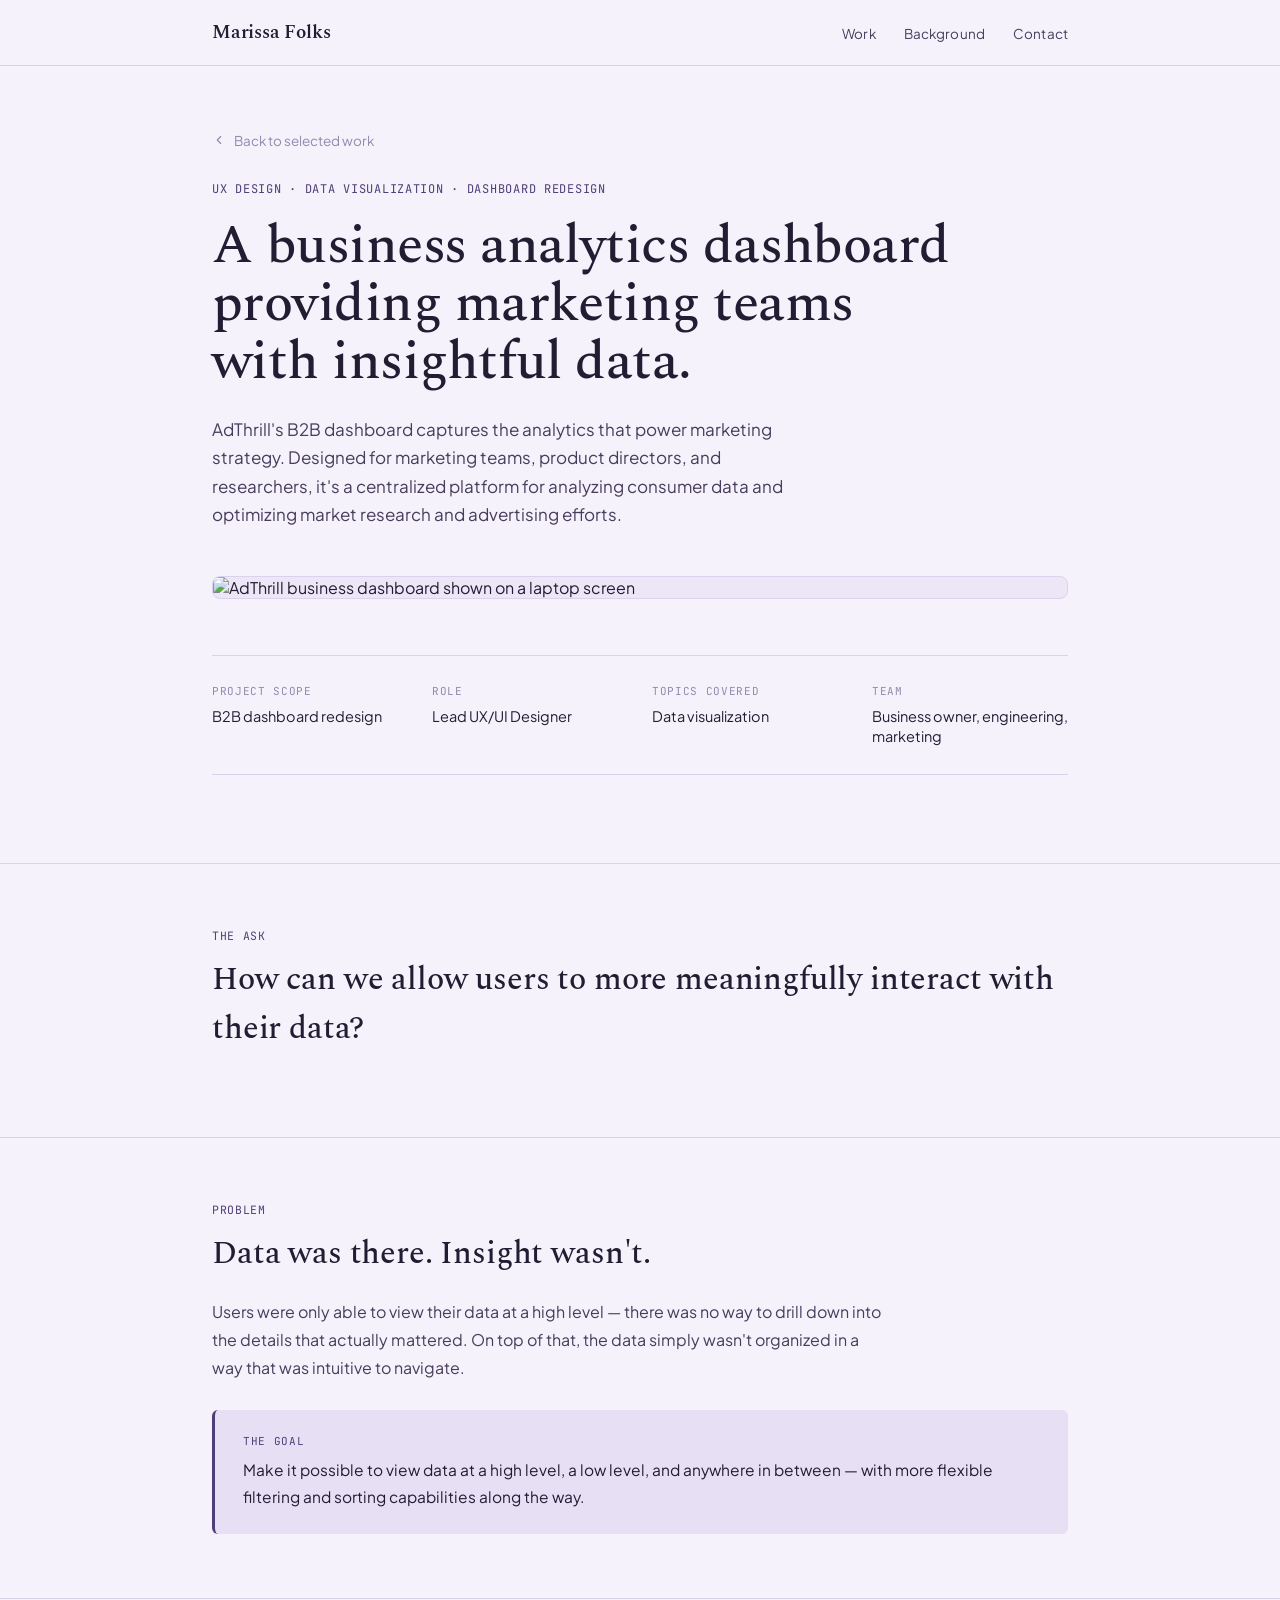
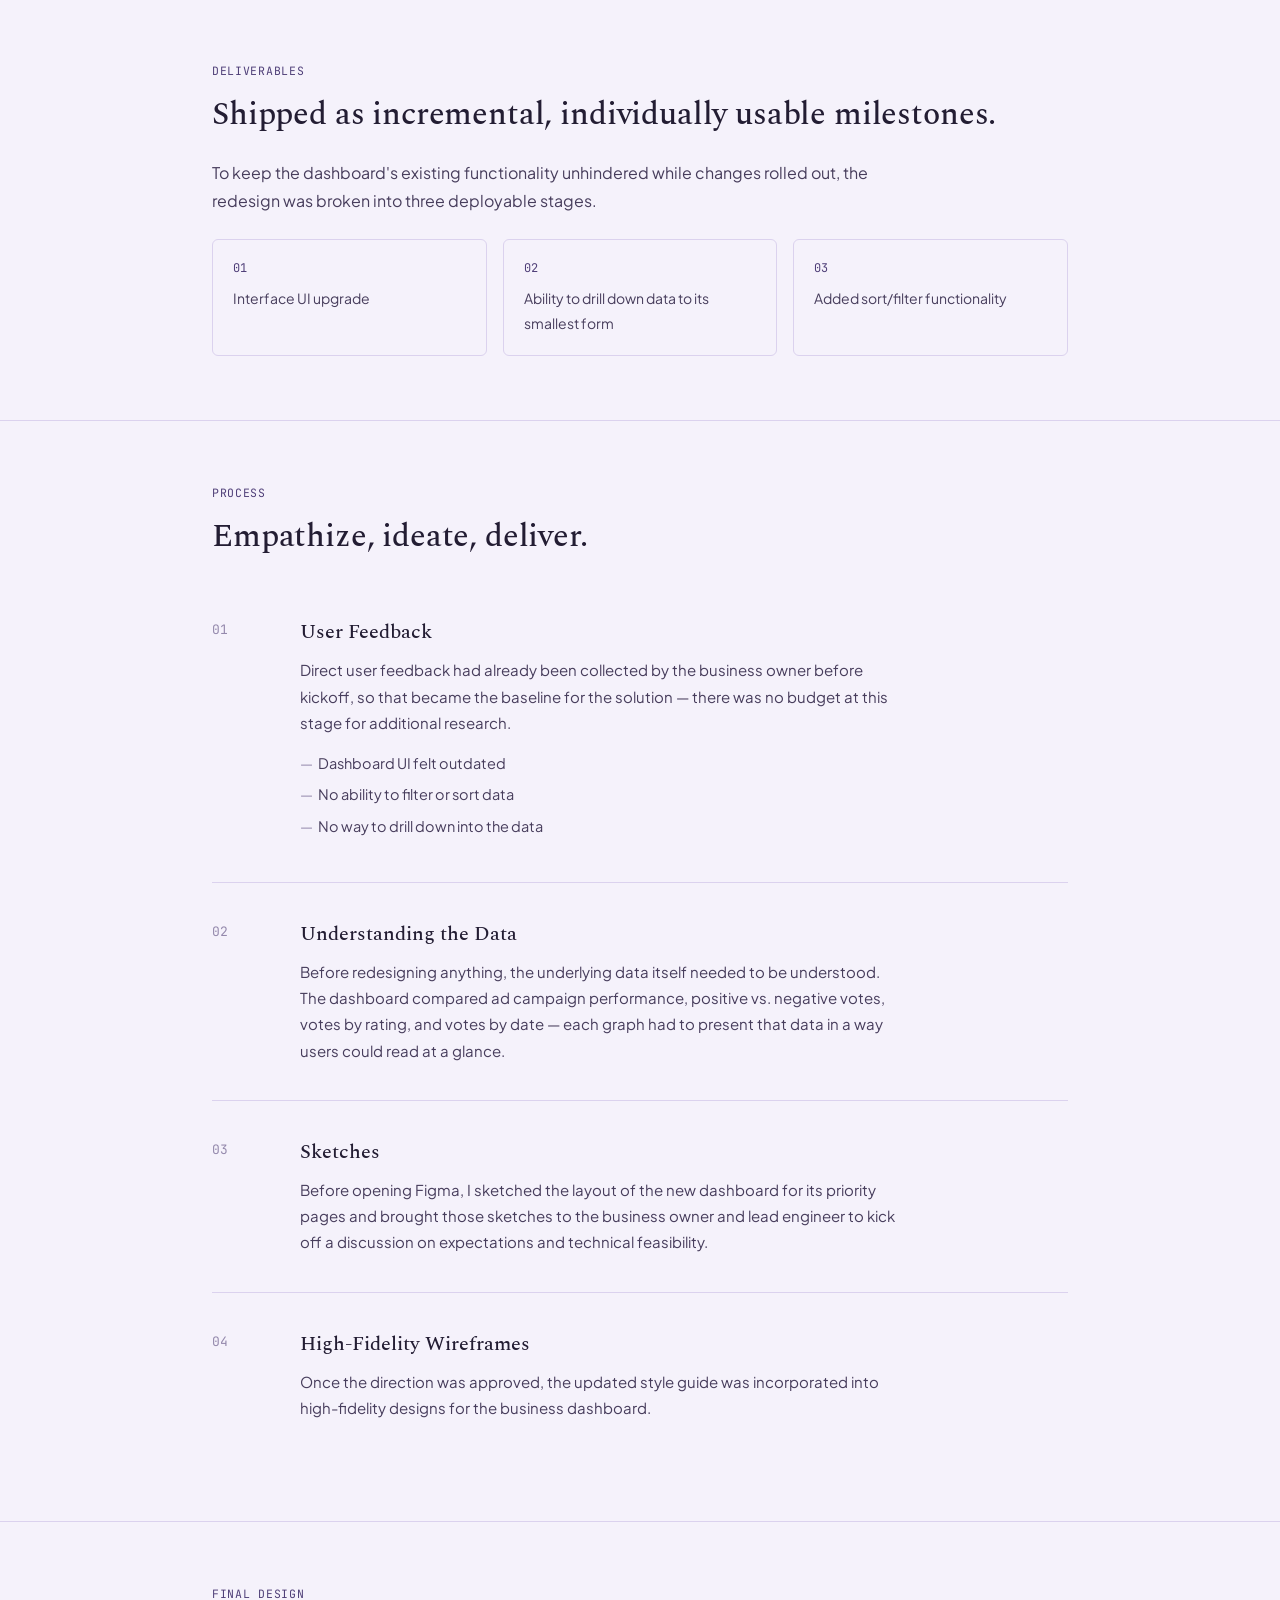
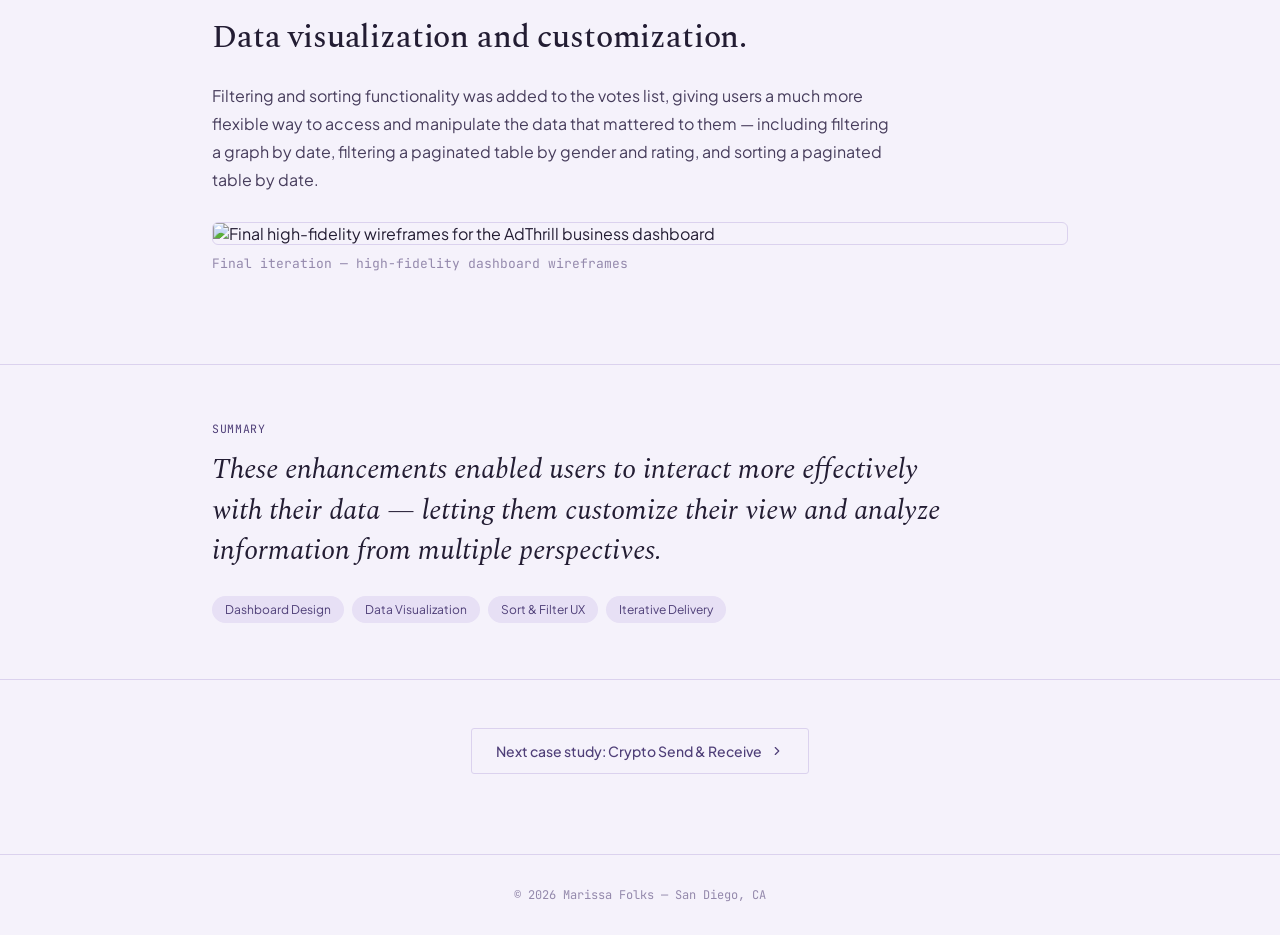
==== adthrill-business-dashboard.html @ f9399e15 "First time upload." ====
<!DOCTYPE html>
<html lang="en">
<head>
<meta charset="UTF-8">
<meta name="viewport" content="width=device-width, initial-scale=1.0">
<title>AdThrill Business Dashboard — Marissa Folks</title>
<link rel="preconnect" href="https://fonts.googleapis.com">
<link rel="preconnect" href="https://fonts.gstatic.com" crossorigin>
<link href="https://fonts.googleapis.com/css2?family=Spectral:ital,wght@0,400;0,500;0,600;1,400&family=Plus+Jakarta+Sans:wght@400;500;600&family=JetBrains+Mono:wght@400;500&display=swap" rel="stylesheet">
<link rel="stylesheet" href="styles.css">
</head>
<body>

<header>
  <nav>
    <a href="index.html" class="nav-mark">Marissa Folks</a>
    <ul class="nav-links">
      <li><a href="index.html#work">Work</a></li>
      <li><a href="index.html#experience">Background</a></li>
      <li><a href="index.html#contact">Contact</a></li>
    </ul>
  </nav>
</header>

<main>

  <section class="cs-hero">
    <div class="wrap">
      <a href="index.html#work" class="cs-back">
        <svg width="14" height="14" viewBox="0 0 24 24" fill="none"><path d="M15 18l-6-6 6-6" stroke="currentColor" stroke-width="2" stroke-linecap="round" stroke-linejoin="round"/></svg>
        Back to selected work
      </a>
      <div class="cs-kicker">UX Design · Data Visualization · Dashboard Redesign</div>
      <h1>A business analytics dashboard providing marketing teams with insightful data.</h1>
      <p class="dek">AdThrill's B2B dashboard captures the analytics that power marketing strategy. Designed for marketing teams, product directors, and researchers, it's a centralized platform for analyzing consumer data and optimizing market research and advertising efforts.</p>

      <div class="cs-hero-image">
        <img src="https://cdn.prod.website-files.com/646413a92d65b82e2f1779bb/6598b1a9cc2e9197e8500000_Macbook%20Air%202022%20Starlight%20Right%20View.png" alt="AdThrill business dashboard shown on a laptop screen">
      </div>
    </div>
  </section>

  <section style="border-top:none; padding-top:0;">
    <div class="wrap">
      <dl class="cs-meta-bar">
        <div>
          <dt>Project Scope</dt>
          <dd>B2B dashboard redesign</dd>
        </div>
        <div>
          <dt>Role</dt>
          <dd>Lead UX/UI Designer</dd>
        </div>
        <div>
          <dt>Topics Covered</dt>
          <dd>Data visualization</dd>
        </div>
        <div>
          <dt>Team</dt>
          <dd>Business owner, engineering, marketing</dd>
        </div>
      </dl>
    </div>
  </section>

  <section class="cs-section">
    <div class="wrap">
      <div class="cs-eyebrow">The Ask</div>
      <h2>How can we allow users to more meaningfully interact with their data?</h2>
    </div>
  </section>

  <section class="cs-section">
    <div class="wrap">
      <div class="cs-eyebrow">Problem</div>
      <h2>Data was there. Insight wasn't.</h2>
      <p>Users were only able to view their data at a high level — there was no way to drill down into the details that actually mattered. On top of that, the data simply wasn't organized in a way that was intuitive to navigate.</p>

      <div class="cs-goal-box">
        <div class="label">The Goal</div>
        <p>Make it possible to view data at a high level, a low level, and anywhere in between — with more flexible filtering and sorting capabilities along the way.</p>
      </div>
    </div>
  </section>

  <section class="cs-section">
    <div class="wrap">
      <div class="cs-eyebrow">Deliverables</div>
      <h2>Shipped as incremental, individually usable milestones.</h2>
      <p>To keep the dashboard's existing functionality unhindered while changes rolled out, the redesign was broken into three deployable stages.</p>

      <div class="cs-deliverables">
        <div class="cs-deliverable">
          <div class="num">01</div>
          <p>Interface UI upgrade</p>
        </div>
        <div class="cs-deliverable">
          <div class="num">02</div>
          <p>Ability to drill down data to its smallest form</p>
        </div>
        <div class="cs-deliverable">
          <div class="num">03</div>
          <p>Added sort/filter functionality</p>
        </div>
      </div>
    </div>
  </section>

  <section class="cs-section">
    <div class="wrap">
      <div class="cs-eyebrow">Process</div>
      <h2>Empathize, ideate, deliver.</h2>

      <div class="cs-steps">

        <div class="cs-step">
          <div class="cs-step-num">01</div>
          <div>
            <h3>User Feedback</h3>
            <p>Direct user feedback had already been collected by the business owner before kickoff, so that became the baseline for the solution — there was no budget at this stage for additional research.</p>
            <ul>
              <li>Dashboard UI felt outdated</li>
              <li>No ability to filter or sort data</li>
              <li>No way to drill down into the data</li>
            </ul>
          </div>
        </div>

        <div class="cs-step">
          <div class="cs-step-num">02</div>
          <div>
            <h3>Understanding the Data</h3>
            <p>Before redesigning anything, the underlying data itself needed to be understood. The dashboard compared ad campaign performance, positive vs. negative votes, votes by rating, and votes by date — each graph had to present that data in a way users could read at a glance.</p>
          </div>
        </div>

        <div class="cs-step">
          <div class="cs-step-num">03</div>
          <div>
            <h3>Sketches</h3>
            <p>Before opening Figma, I sketched the layout of the new dashboard for its priority pages and brought those sketches to the business owner and lead engineer to kick off a discussion on expectations and technical feasibility.</p>
          </div>
        </div>

        <div class="cs-step">
          <div class="cs-step-num">04</div>
          <div>
            <h3>High-Fidelity Wireframes</h3>
            <p>Once the direction was approved, the updated style guide was incorporated into high-fidelity designs for the business dashboard.</p>
          </div>
        </div>

      </div>
    </div>
  </section>

  <section class="cs-section">
    <div class="wrap">
      <div class="cs-eyebrow">Final Design</div>
      <h2>Data visualization and customization.</h2>
      <p>Filtering and sorting functionality was added to the votes list, giving users a much more flexible way to access and manipulate the data that mattered to them — including filtering a graph by date, filtering a paginated table by gender and rating, and sorting a paginated table by date.</p>

      <div class="cs-image-block">
        <img src="https://cdn.prod.website-files.com/646413a92d65b82e2f1779bb/67db6878bfe0285d36eb620a_4Deliver%20AdThrill%20Business%20High%20Fi%20Wireframes.png" alt="Final high-fidelity wireframes for the AdThrill business dashboard">
        <div class="cs-image-caption">Final iteration — high-fidelity dashboard wireframes</div>
      </div>
    </div>
  </section>

  <section class="cs-summary">
    <div class="wrap">
      <div class="cs-eyebrow">Summary</div>
      <p>These enhancements enabled users to interact more effectively with their data — letting them customize their view and analyze information from multiple perspectives.</p>
      <div class="cs-tags">
        <span class="cs-tag">Dashboard Design</span>
        <span class="cs-tag">Data Visualization</span>
        <span class="cs-tag">Sort & Filter UX</span>
        <span class="cs-tag">Iterative Delivery</span>
      </div>
    </div>
  </section>

  <section class="cs-next">
    <div class="wrap">
      <a href="crypto-send-receive.html">
        Next case study: Crypto Send &amp; Receive
        <svg width="14" height="14" viewBox="0 0 24 24" fill="none"><path d="M9 6l6 6-6 6" stroke="currentColor" stroke-width="2" stroke-linecap="round" stroke-linejoin="round"/></svg>
      </a>
    </div>
  </section>

</main>

<footer>
  © 2026 Marissa Folks — San Diego, CA
</footer>

</body>
</html>
---- styles.css ----
:root{
  --paper:#F5F2FB;
  --paper-dim:#ECE6F7;
  --ink:#231D33;
  --ink-soft:#473D5C;
  --accent:#6B5B95;
  --accent-deep:#4F3F78;
  --accent-soft:#E7E0F5;
  --muted:#9489AC;
  --line:#DBD2EE;
  --display: 'Spectral', serif;
  --body: 'Plus Jakarta Sans', sans-serif;
  --mono: 'JetBrains Mono', monospace;
}

*{margin:0;padding:0;box-sizing:border-box;}
html{scroll-behavior:smooth;}
body{
  background:var(--paper);
  color:var(--ink);
  font-family:var(--body);
  -webkit-font-smoothing:antialiased;
  overflow-x:hidden;
}
a{color:inherit;text-decoration:none;}
.wrap{max-width:920px;margin:0 auto;padding:0 32px;}

a:focus-visible, button:focus-visible{
  outline:2px solid var(--accent);
  outline-offset:3px;
}

/* ---------- nav ---------- */
header{
  position:sticky;
  top:0;
  z-index:50;
  background:rgba(245,242,251,0.92);
  backdrop-filter:blur(6px);
  border-bottom:1px solid var(--line);
}
nav{
  max-width:920px;
  margin:0 auto;
  padding:18px 32px;
  display:flex;
  justify-content:space-between;
  align-items:center;
}
.nav-mark{
  font-family:var(--display);
  font-size:19px;
  font-weight:600;
  letter-spacing:-0.01em;
}
.nav-links{display:flex;gap:28px;list-style:none;}
.nav-links a{
  font-size:13.5px;
  color:var(--ink-soft);
  letter-spacing:0.01em;
  transition:color .15s ease;
}
.nav-links a:hover{color:var(--accent-deep);}
@media (max-width:640px){
  .nav-links{gap:16px;}
  .nav-links a{font-size:12.5px;}
}

/* ---------- hero ---------- */
.hero{padding:110px 0 90px;position:relative;}
.eyebrow{
  font-family:var(--mono);
  font-size:12px;
  letter-spacing:0.08em;
  text-transform:uppercase;
  color:var(--accent-deep);
  display:flex;
  align-items:center;
  gap:10px;
  margin-bottom:28px;
  opacity:0;
  animation:fadeUp .7s ease forwards;
  animation-delay:.05s;
}
.eyebrow .rule{width:32px;height:1px;background:var(--accent-deep);}
.hero h1{
  font-family:var(--display);
  font-weight:500;
  font-size:clamp(42px, 7vw, 76px);
  line-height:1.04;
  letter-spacing:-0.015em;
  max-width:820px;
  opacity:0;
  animation:fadeUp .8s ease forwards;
  animation-delay:.15s;
}
.hero h1 em{font-style:italic;font-weight:400;color:var(--accent-deep);}
.hero p.sub{
  margin-top:26px;
  font-size:18px;
  line-height:1.6;
  color:var(--ink-soft);
  max-width:540px;
  opacity:0;
  animation:fadeUp .8s ease forwards;
  animation-delay:.3s;
}
.hero-actions{
  margin-top:40px;
  display:flex;
  gap:16px;
  flex-wrap:wrap;
  opacity:0;
  animation:fadeUp .8s ease forwards;
  animation-delay:.42s;
}
.btn{
  font-size:14px;
  font-weight:500;
  padding:13px 22px;
  border-radius:3px;
  transition:all .18s ease;
  display:inline-flex;
  align-items:center;
  gap:8px;
}
.btn-primary{background:var(--accent-deep);color:var(--paper);}
.btn-primary:hover{background:var(--ink);}
.btn-secondary{border:1px solid var(--line);color:var(--ink);}
.btn-secondary:hover{border-color:var(--accent-deep);color:var(--accent-deep);}

@keyframes fadeUp{
  from{opacity:0; transform:translateY(14px);}
  to{opacity:1; transform:translateY(0);}
}

/* ---------- section scaffolding ---------- */
section{padding:88px 0;border-top:1px solid var(--line);}
.section-label{
  font-family:var(--mono);
  font-size:12px;
  letter-spacing:0.08em;
  text-transform:uppercase;
  color:var(--muted);
  display:flex;
  align-items:center;
  gap:10px;
  margin-bottom:18px;
}
.section-label .rule{width:20px;height:1px;background:var(--muted);}
.section-title{
  font-family:var(--display);
  font-weight:500;
  font-size:clamp(28px, 4vw, 38px);
  letter-spacing:-0.01em;
  max-width:600px;
  margin-bottom:48px;
}

/* ---------- about ---------- */
.about-grid{display:grid;grid-template-columns:1.3fr 1fr;gap:64px;}
.about-grid p{font-size:16.5px;line-height:1.75;color:var(--ink-soft);margin-bottom:18px;}
.about-grid p:last-child{margin-bottom:0;}
.fact-list{border-top:1px solid var(--line);}
.fact{padding:16px 0;border-bottom:1px solid var(--line);display:flex;justify-content:space-between;gap:16px;}
.fact dt{font-size:12.5px;color:var(--muted);font-family:var(--mono);letter-spacing:0.02em;flex-shrink:0;}
.fact dd{font-size:14.5px;text-align:right;color:var(--ink);}
@media (max-width:760px){.about-grid{grid-template-columns:1fr;gap:40px;}}

/* ---------- work cards ---------- */
.work-grid{
  display:grid;
  grid-template-columns:repeat(2, 1fr);
  gap:24px;
}
.work-card{
  border:1px solid var(--line);
  border-radius:6px;
  background:#FCFBFE;
  overflow:hidden;
  display:flex;
  flex-direction:column;
  transition:border-color .2s ease, transform .2s ease, box-shadow .2s ease, background .2s ease;
  cursor:pointer;
}
.work-card:hover{
  border-color:var(--accent);
  background:#F4F0FA;
  transform:translateY(-3px);
  box-shadow:0 16px 32px -16px rgba(79,63,120,0.28);
}
.work-card-inset-wrap{
  background:var(--accent-soft);
  padding:28px 28px 0;
}
.work-card-inset{
  aspect-ratio:16/10;
  border-radius:8px 8px 0 0;
  overflow:hidden;
  border:1px solid var(--line);
  border-bottom:none;
  background:var(--paper);
}
.work-card-inset img{
  width:100%;
  height:100%;
  object-fit:contain;
  object-position:center;
  display:block;
}
.work-card-inset img[src*="tsla-ratings"]{
  object-fit:cover;
}
.work-card-title-row{
  display:flex;
  align-items:baseline;
  justify-content:space-between;
  gap:12px;
  margin-bottom:8px;
}
.ext-icon-inline{
  color:var(--muted);
  flex-shrink:0;
  transform:translateY(-2px);
  transition:color .2s ease, transform .2s ease;
}
.work-card:hover .ext-icon-inline{
  color:var(--accent-deep);
  transform:translate(2px,-4px);
}
.work-card-body{padding:28px;flex:1;display:flex;flex-direction:column;}
.work-card-date{
  font-family:var(--mono);
  font-size:11.5px;
  color:var(--muted);
  margin-bottom:10px;
}
.work-card-body h3{
  font-family:var(--display);
  font-weight:500;
  font-size:21px;
  letter-spacing:-0.005em;
  margin-bottom:0;
  color:var(--ink);
}
.work-card-body .role{font-size:13px;color:var(--accent-deep);margin-bottom:10px;}
.work-card-body p.dek{font-size:14.5px;color:var(--ink-soft);line-height:1.6;flex:1;}
.work-card-tags{margin-top:18px;display:flex;gap:6px;flex-wrap:wrap;}
.work-card-tag{
  font-size:11px;
  color:var(--accent-deep);
  background:var(--accent-soft);
  padding:4px 10px;
  border-radius:20px;
}
.work-card-link{
  margin-top:18px;
  font-size:13px;
  font-weight:500;
  color:var(--accent-deep);
  display:flex;
  align-items:center;
  gap:6px;
}
.work-card-link svg{transition:transform .2s ease;}
.work-card:hover .work-card-link svg{transform:translate(3px,-3px);}

/* empty placeholder card */
.work-card-empty{
  border:1px dashed var(--line);
  border-radius:6px;
  padding:28px 24px;
  display:flex;
  flex-direction:column;
  justify-content:center;
  cursor:default;
}
.work-card-empty:hover{transform:none;box-shadow:none;border-color:var(--line);}
.work-card-empty .work-card-date{margin-bottom:14px;}
.work-card-empty h3{
  font-family:var(--display);
  font-size:19px;
  font-weight:500;
  color:var(--ink-soft);
  margin-bottom:6px;
}
.work-card-empty p{font-size:13.5px;color:var(--muted);}

@media (max-width:680px){
  .work-grid{grid-template-columns:1fr;}
}

/* ---------- experience ---------- */
.timeline{border-top:1px solid var(--line);}
.tl-item{
  padding:32px 0;
  border-bottom:1px solid var(--line);
  display:grid;
  grid-template-columns:180px 1fr;
  gap:32px;
}
.tl-when{font-family:var(--mono);font-size:12.5px;color:var(--muted);padding-top:4px;}
.tl-when .current{
  display:inline-block;
  margin-top:8px;
  font-size:11px;
  color:var(--accent-deep);
  background:var(--accent-soft);
  padding:3px 8px;
  border-radius:20px;
}
.tl-body h3{font-family:var(--display);font-size:21px;font-weight:500;margin-bottom:2px;}
.tl-body .role-meta{font-size:13.5px;color:var(--muted);margin-bottom:14px;}
.tl-body ul{list-style:none;}
.tl-body li{
  font-size:15px;
  line-height:1.65;
  color:var(--ink-soft);
  padding-left:18px;
  position:relative;
  margin-bottom:10px;
}
.tl-body li::before{content:'—';position:absolute;left:0;color:var(--muted);}
@media (max-width:680px){.tl-item{grid-template-columns:1fr;gap:10px;}}

/* ---------- skills ---------- */
.skill-cols{display:grid;grid-template-columns:repeat(3, 1fr);gap:48px;}
.skill-col h4{
  font-family:var(--mono);
  font-size:12px;
  letter-spacing:0.06em;
  text-transform:uppercase;
  color:var(--accent-deep);
  margin-bottom:18px;
  padding-bottom:14px;
  border-bottom:1px solid var(--line);
}
.skill-col ul{list-style:none;}
.skill-col li{font-size:15px;color:var(--ink-soft);padding:9px 0;border-bottom:1px solid var(--line);}
.skill-col li:last-child{border-bottom:none;}
@media (max-width:760px){.skill-cols{grid-template-columns:1fr;gap:32px;}}

/* ---------- education ---------- */
.edu-grid{display:grid;grid-template-columns:repeat(3, 1fr);gap:24px;}
.edu-card{border:1px solid var(--line);padding:24px;border-radius:3px;transition:border-color .2s ease;}
.edu-card:hover{border-color:var(--accent-deep);}
.edu-card .yr{font-family:var(--mono);font-size:12px;color:var(--muted);margin-bottom:10px;}
.edu-card h4{font-family:var(--display);font-size:17px;font-weight:500;margin-bottom:4px;}
.edu-card p{font-size:13.5px;color:var(--muted);}
@media (max-width:760px){.edu-grid{grid-template-columns:1fr;}}

/* ---------- contact ---------- */
.contact-section{text-align:left;}
.contact-section h2{
  font-family:var(--display);
  font-weight:500;
  font-size:clamp(32px, 5.5vw, 52px);
  letter-spacing:-0.01em;
  max-width:600px;
  margin-bottom:32px;
}
.contact-section h2 em{font-style:italic;color:var(--accent-deep);}
.contact-grid{display:flex;gap:48px;flex-wrap:wrap;margin-top:40px;}
.contact-item .label{
  font-family:var(--mono);
  font-size:11.5px;
  letter-spacing:0.06em;
  text-transform:uppercase;
  color:var(--muted);
  margin-bottom:8px;
}
.contact-item .value{font-size:16px;}
.contact-item a:hover{color:var(--accent-deep);}

footer{
  border-top:1px solid var(--line);
  padding:32px;
  text-align:center;
  font-family:var(--mono);
  font-size:12px;
  color:var(--muted);
}

@media (prefers-reduced-motion: reduce){
  *{animation-duration:0.01ms !important; animation-iteration-count:1 !important; transition-duration:0.01ms !important;}
  html{scroll-behavior:auto;}
}

.reveal{opacity:0;transform:translateY(16px);transition:opacity .6s ease, transform .6s ease;}
.reveal.in{opacity:1;transform:translateY(0);}

/* ================================================ */
/* CASE STUDY PAGE STYLES                            */
/* ================================================ */

.cs-hero-split{
  display:grid;
  grid-template-columns:1fr auto;
  gap:48px;
  align-items:center;
}
.cs-hero-split-text{
  min-width:0;
}
.cs-hero-split-image{
  width:220px;
  flex-shrink:0;
}
.cs-hero-split-image img{
  width:100%;
  display:block;
  border:none;
  outline:none;
}
@media (max-width:760px){
  .cs-hero-split{grid-template-columns:1fr;}
  .cs-hero-split-image{width:160px;margin:0 auto;}
}

.cs-back{
  display:inline-flex;
  align-items:center;
  gap:8px;
  font-size:13.5px;
  color:var(--muted);
  margin-bottom:32px;
  transition:color .15s ease;
}
.cs-back:hover{color:var(--accent-deep);}

.cs-hero{padding:64px 0 56px;border-top:none;}
.cs-kicker{
  font-family:var(--mono);
  font-size:12px;
  letter-spacing:0.06em;
  text-transform:uppercase;
  color:var(--accent-deep);
  margin-bottom:20px;
}
.cs-hero h1{
  font-family:var(--display);
  font-weight:500;
  font-size:clamp(34px, 5.5vw, 54px);
  line-height:1.08;
  letter-spacing:-0.01em;
  max-width:760px;
  margin-bottom:24px;
}
.cs-hero .dek{
  font-size:17px;
  line-height:1.65;
  color:var(--ink-soft);
  max-width:600px;
}

.cs-meta-bar{
  display:grid;
  grid-template-columns:repeat(4, 1fr);
  gap:24px;
  padding:28px 0;
  border-top:1px solid var(--line);
  border-bottom:1px solid var(--line);
}
.cs-meta-bar dt{
  font-family:var(--mono);
  font-size:11px;
  letter-spacing:0.06em;
  text-transform:uppercase;
  color:var(--muted);
  margin-bottom:8px;
}
.cs-meta-bar dd{font-size:14.5px;color:var(--ink);line-height:1.4;}
@media (max-width:760px){
  .cs-meta-bar{grid-template-columns:repeat(2, 1fr);row-gap:24px;}
}

.cs-hero-image{
  margin:48px 0 0;
  border-radius:8px;
  overflow:hidden;
  border:1px solid var(--line);
  background:var(--paper-dim);
}
.cs-hero-image img{width:100%;display:block;}

.cs-section{padding:64px 0;border-top:1px solid var(--line);}
.cs-section h2{
  font-family:var(--display);
  font-weight:500;
  font-size:clamp(24px, 3.5vw, 32px);
  letter-spacing:-0.005em;
  margin-bottom:20px;
}
.cs-section .cs-eyebrow{
  font-family:var(--mono);
  font-size:11.5px;
  letter-spacing:0.06em;
  text-transform:uppercase;
  color:var(--accent-deep);
  margin-bottom:12px;
}
.cs-section p{
  font-size:16px;
  line-height:1.75;
  color:var(--ink-soft);
  max-width:680px;
  margin-bottom:16px;
}
.cs-section p:last-child{margin-bottom:0;}
.cs-section p strong{color:var(--ink);font-weight:600;}

.cs-goal-box{
  margin-top:28px;
  padding:24px 28px;
  background:var(--accent-soft);
  border-radius:6px;
  border-left:3px solid var(--accent-deep);
}
.cs-goal-box .label{
  font-family:var(--mono);
  font-size:11px;
  letter-spacing:0.06em;
  text-transform:uppercase;
  color:var(--accent-deep);
  margin-bottom:8px;
}
.cs-goal-box p{font-size:15.5px;color:var(--ink);margin:0;max-width:none;}

.cs-list{list-style:none;margin-top:20px;}
.cs-list li{
  font-size:15.5px;
  line-height:1.65;
  color:var(--ink-soft);
  padding-left:22px;
  position:relative;
  margin-bottom:12px;
  max-width:680px;
}
.cs-list li::before{content:'—';position:absolute;left:0;color:var(--accent-deep);}
.cs-list li strong{color:var(--ink);font-weight:600;}

.cs-steps{margin-top:8px;}
.cs-step{
  display:grid;
  grid-template-columns:64px 1fr;
  gap:24px;
  padding:36px 0;
  border-bottom:1px solid var(--line);
}
.cs-step:last-child{border-bottom:none;}
.cs-step-num{
  font-family:var(--mono);
  font-size:13px;
  color:var(--muted);
  padding-top:4px;
}
.cs-step h3{
  font-family:var(--display);
  font-size:20px;
  font-weight:500;
  margin-bottom:10px;
}
.cs-step p{font-size:15px;color:var(--ink-soft);max-width:600px;}
.cs-step ul{list-style:none;margin-top:10px;}
.cs-step li{
  font-size:14.5px;
  color:var(--ink-soft);
  line-height:1.6;
  padding-left:18px;
  position:relative;
  margin-bottom:8px;
  max-width:600px;
}
.cs-step li::before{content:'—';position:absolute;left:0;color:var(--muted);}
@media (max-width:680px){
  .cs-step{grid-template-columns:1fr;gap:8px;}
}

.cs-image-block{margin:28px 0;}
.cs-image-block img{
  width:100%;
  border-radius:6px;
  border:1px solid var(--line);
  display:block;
}
.cs-image-caption{
  font-size:13px;
  color:var(--muted);
  margin-top:10px;
  font-family:var(--mono);
}

.cs-image-placeholder{
  margin:28px 0;
  border:1px dashed var(--line);
  border-radius:8px;
  background:var(--paper-dim);
  aspect-ratio:16/9;
  display:flex;
  flex-direction:column;
  align-items:center;
  justify-content:center;
  gap:10px;
  text-align:center;
  padding:24px;
}
.cs-image-placeholder svg{
  color:var(--muted);
}
.cs-image-placeholder .label{
  font-family:var(--mono);
  font-size:12px;
  letter-spacing:0.04em;
  text-transform:uppercase;
  color:var(--muted);
}

.cs-phone-row{
  margin:28px 0;
  display:grid;
  grid-template-columns:repeat(3, 1fr);
  gap:24px;
  align-items:flex-end;
}
.cs-phone-row--two{
  grid-template-columns:repeat(2, 1fr);
  max-width:700px;
  margin-left:auto;
  margin-right:auto;
}
.cs-phone-row img{
  width:100%;
  display:block;
  border-radius:6px;
}
@media (max-width:680px){
  .cs-phone-row{grid-template-columns:1fr;padding:28px 20px;gap:20px;}
}

.cs-video-block{
  margin:28px 0;
  display:flex;
  justify-content:center;
  overflow:hidden;
}
.cs-video-block video,
.cs-video-block img{
  width:40%;
  display:block;
  border-radius:0;
  border:none;
  outline:none;
}

.cs-deliverables{
  display:grid;
  grid-template-columns:repeat(3, 1fr);
  gap:16px;
  margin-top:24px;
}
.cs-deliverable{
  border:1px solid var(--line);
  border-radius:6px;
  padding:20px;
}
.cs-deliverable .num{
  font-family:var(--mono);
  font-size:12px;
  color:var(--accent-deep);
  margin-bottom:10px;
}
.cs-deliverable p{font-size:14px;margin:0;color:var(--ink-soft);}
@media (max-width:680px){
  .cs-deliverables{grid-template-columns:1fr;}
}

.cs-summary{
  padding:56px 0;
  border-top:1px solid var(--line);
}
.cs-summary .cs-eyebrow{
  font-family:var(--mono);
  font-size:11.5px;
  letter-spacing:0.06em;
  text-transform:uppercase;
  color:var(--accent-deep);
  margin-bottom:14px;
}
.cs-summary p{
  font-family:var(--display);
  font-size:clamp(22px, 3vw, 28px);
  font-style:italic;
  line-height:1.45;
  color:var(--ink);
  max-width:740px;
}

.cs-tags{display:flex;gap:8px;flex-wrap:wrap;margin-top:24px;}
.cs-tag{
  font-size:12px;
  color:var(--accent-deep);
  background:var(--accent-soft);
  padding:6px 13px;
  border-radius:20px;
}

.cs-next{
  padding:48px 0 80px;
  border-top:1px solid var(--line);
  text-align:center;
}
.cs-next a{
  font-size:14px;
  font-weight:500;
  color:var(--accent-deep);
  border:1px solid var(--line);
  padding:13px 24px;
  border-radius:3px;
  display:inline-flex;
  align-items:center;
  gap:8px;
  transition:all .18s ease;
}
.cs-next a:hover{border-color:var(--accent-deep);background:var(--accent-soft);}

/* ================================================ */
/* BACKGROUND SECTION (experience + edu/skills)      */
/* ================================================ */

.bg-grid{
  display:grid;
  grid-template-columns:1.5fr 1fr;
  gap:64px;
  align-items:start;
}

.bg-col-label{
  font-family:var(--mono);
  font-size:12px;
  letter-spacing:0.08em;
  text-transform:uppercase;
  color:var(--muted);
  margin-bottom:32px;
}

/* dotted timeline */
.dtl{
  position:relative;
  padding-left:28px;
  border-left:1px dashed var(--line);
}
.dtl-item{
  position:relative;
  padding-bottom:44px;
}
.dtl-item:last-child{padding-bottom:0;}
.dtl-dot{
  position:absolute;
  left:-33px;
  top:5px;
  width:9px;
  height:9px;
  border-radius:50%;
  background:var(--line);
}
.dtl-item.is-current .dtl-dot{
  background:var(--accent-deep);
  box-shadow:0 0 0 3px var(--accent-soft);
}
.dtl-date{
  font-family:var(--mono);
  font-size:12px;
  letter-spacing:0.04em;
  text-transform:uppercase;
  color:var(--accent-deep);
  margin-bottom:10px;
}
.dtl-item h3{
  font-family:var(--display);
  font-weight:500;
  font-size:21px;
  letter-spacing:-0.005em;
  margin-bottom:2px;
}
.dtl-company{
  font-size:14.5px;
  color:var(--ink-soft);
  margin-bottom:12px;
}
.dtl-item p.desc{
  font-size:15px;
  line-height:1.7;
  color:var(--muted);
  max-width:560px;
}

/* right column cards */
.bg-cards{display:flex;flex-direction:column;gap:24px;}
.bg-card{
  background:var(--paper-dim);
  border:1px solid var(--line);
  border-radius:14px;
  padding:32px;
}
.bg-card h4{
  font-family:var(--display);
  font-weight:500;
  font-size:19px;
  margin-bottom:20px;
}
.bg-card .edu-degree{
  font-size:15.5px;
  font-weight:600;
  color:var(--ink);
  margin-bottom:4px;
}
.bg-card .edu-school{
  font-size:14.5px;
  color:var(--ink-soft);
  margin-bottom:4px;
}
.bg-card .edu-dates{
  font-size:13px;
  color:var(--muted);
}

.tool-row{
  display:flex;
  justify-content:space-between;
  align-items:baseline;
  gap:16px;
  padding:13px 0;
  border-bottom:1px solid var(--line);
}
.tool-row:last-child{border-bottom:none;padding-bottom:0;}
.tool-row .tool-name{
  font-size:15px;
  color:var(--ink);
  flex-shrink:0;
  max-width:60%;
}
.tool-row .tool-desc{
  font-size:13px;
  color:var(--muted);
  text-align:right;
  flex:1;
  min-width:110px;
}

@media (max-width:760px){
  .bg-grid{grid-template-columns:1fr;gap:48px;}
}

/* ================================================ */
/* RECOMMENDATIONS                                   */
/* ================================================ */

.rec-grid{
  display:grid;
  grid-template-columns:repeat(2, 1fr);
  gap:24px;
}
.rec-card{
  background:var(--paper-dim);
  border:1px solid var(--line);
  border-radius:14px;
  padding:32px;
}
.rec-head{
  display:flex;
  align-items:flex-start;
  gap:16px;
  margin-bottom:20px;
}
.rec-avatar{
  width:52px;
  height:52px;
  border-radius:50%;
  flex-shrink:0;
  display:flex;
  align-items:center;
  justify-content:center;
  background:var(--accent-deep);
  color:var(--paper);
  font-family:var(--display);
  font-weight:500;
  font-size:18px;
}
.rec-avatar.google{
  background:var(--paper);
  border:1px solid var(--line);
}
.rec-name{
  font-family:var(--display);
  font-weight:500;
  font-size:17px;
  margin-bottom:2px;
}
.rec-role{
  font-size:13.5px;
  color:var(--accent-deep);
  margin-bottom:3px;
}
.rec-context{
  font-size:12.5px;
  color:var(--muted);
}
.rec-quote{
  font-size:15px;
  line-height:1.7;
  color:var(--ink-soft);
  font-style:italic;
}

@media (max-width:760px){
  .rec-grid{grid-template-columns:1fr;}
}
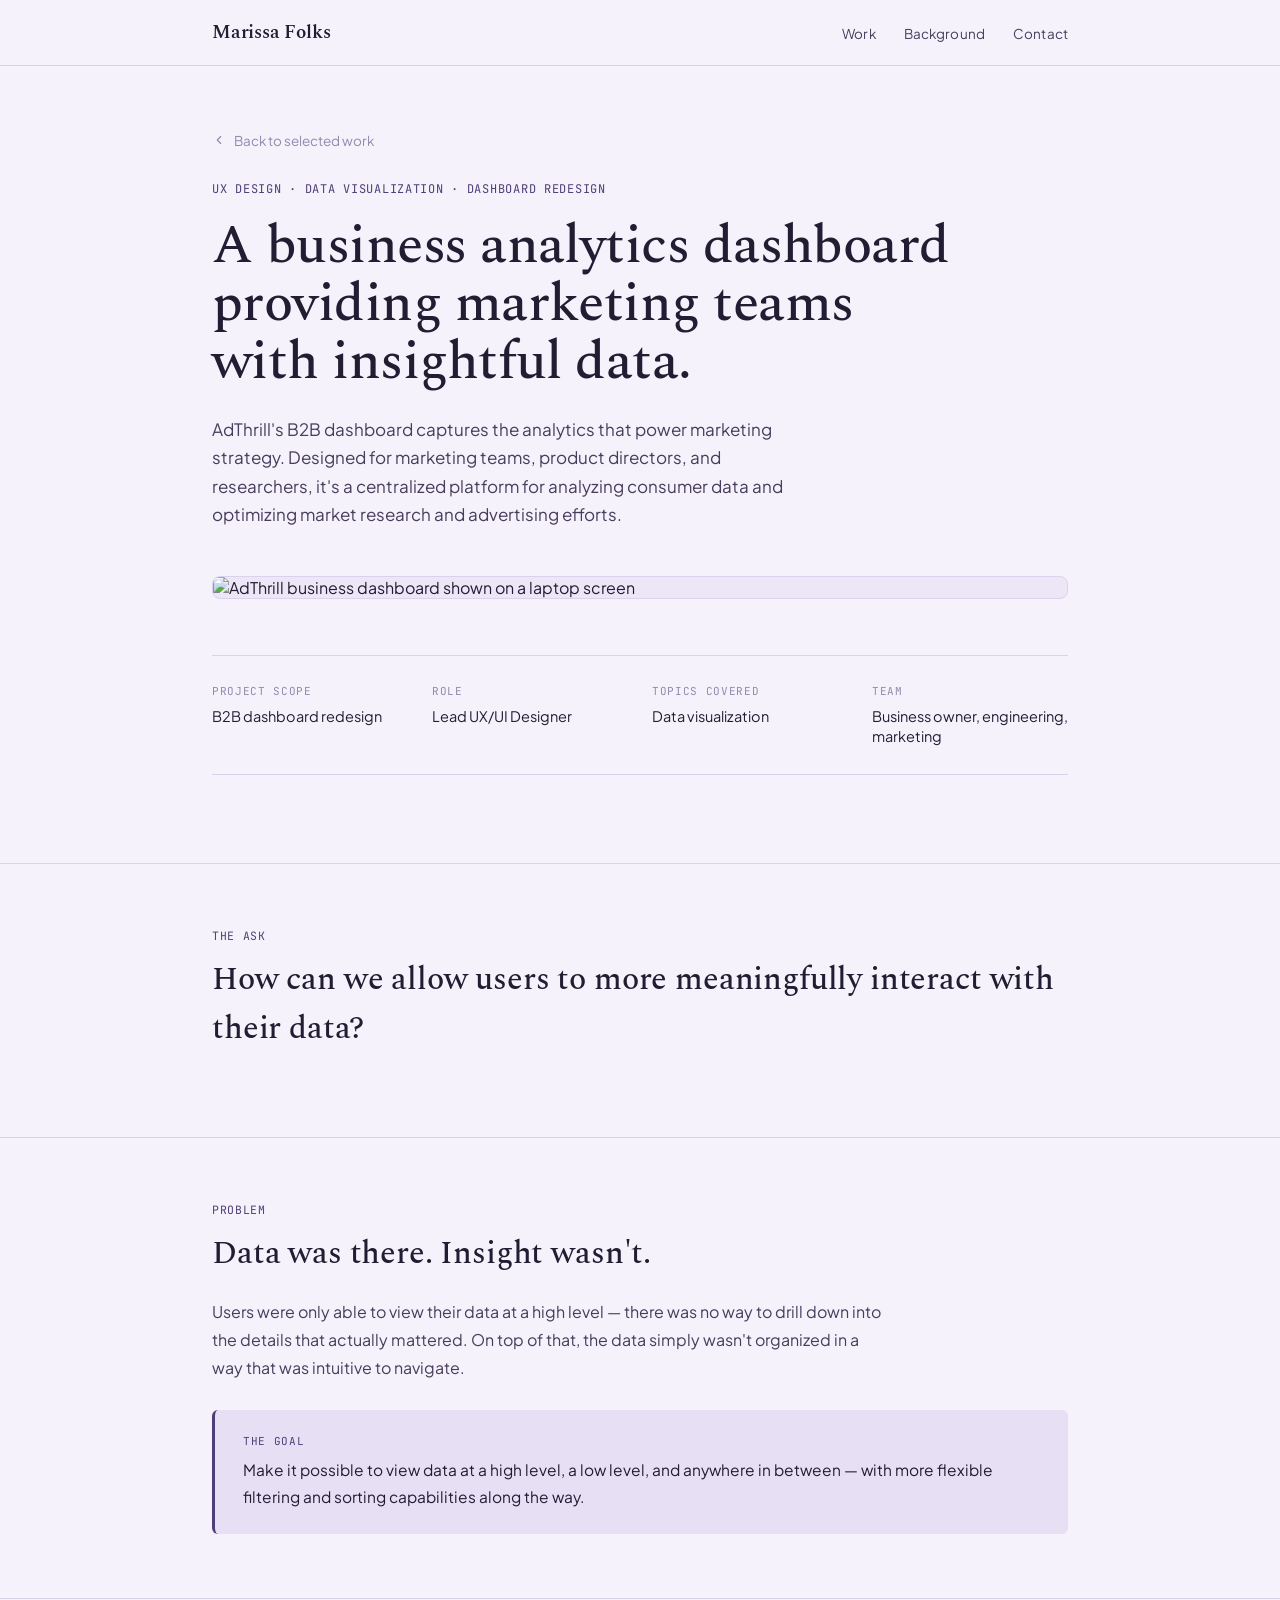
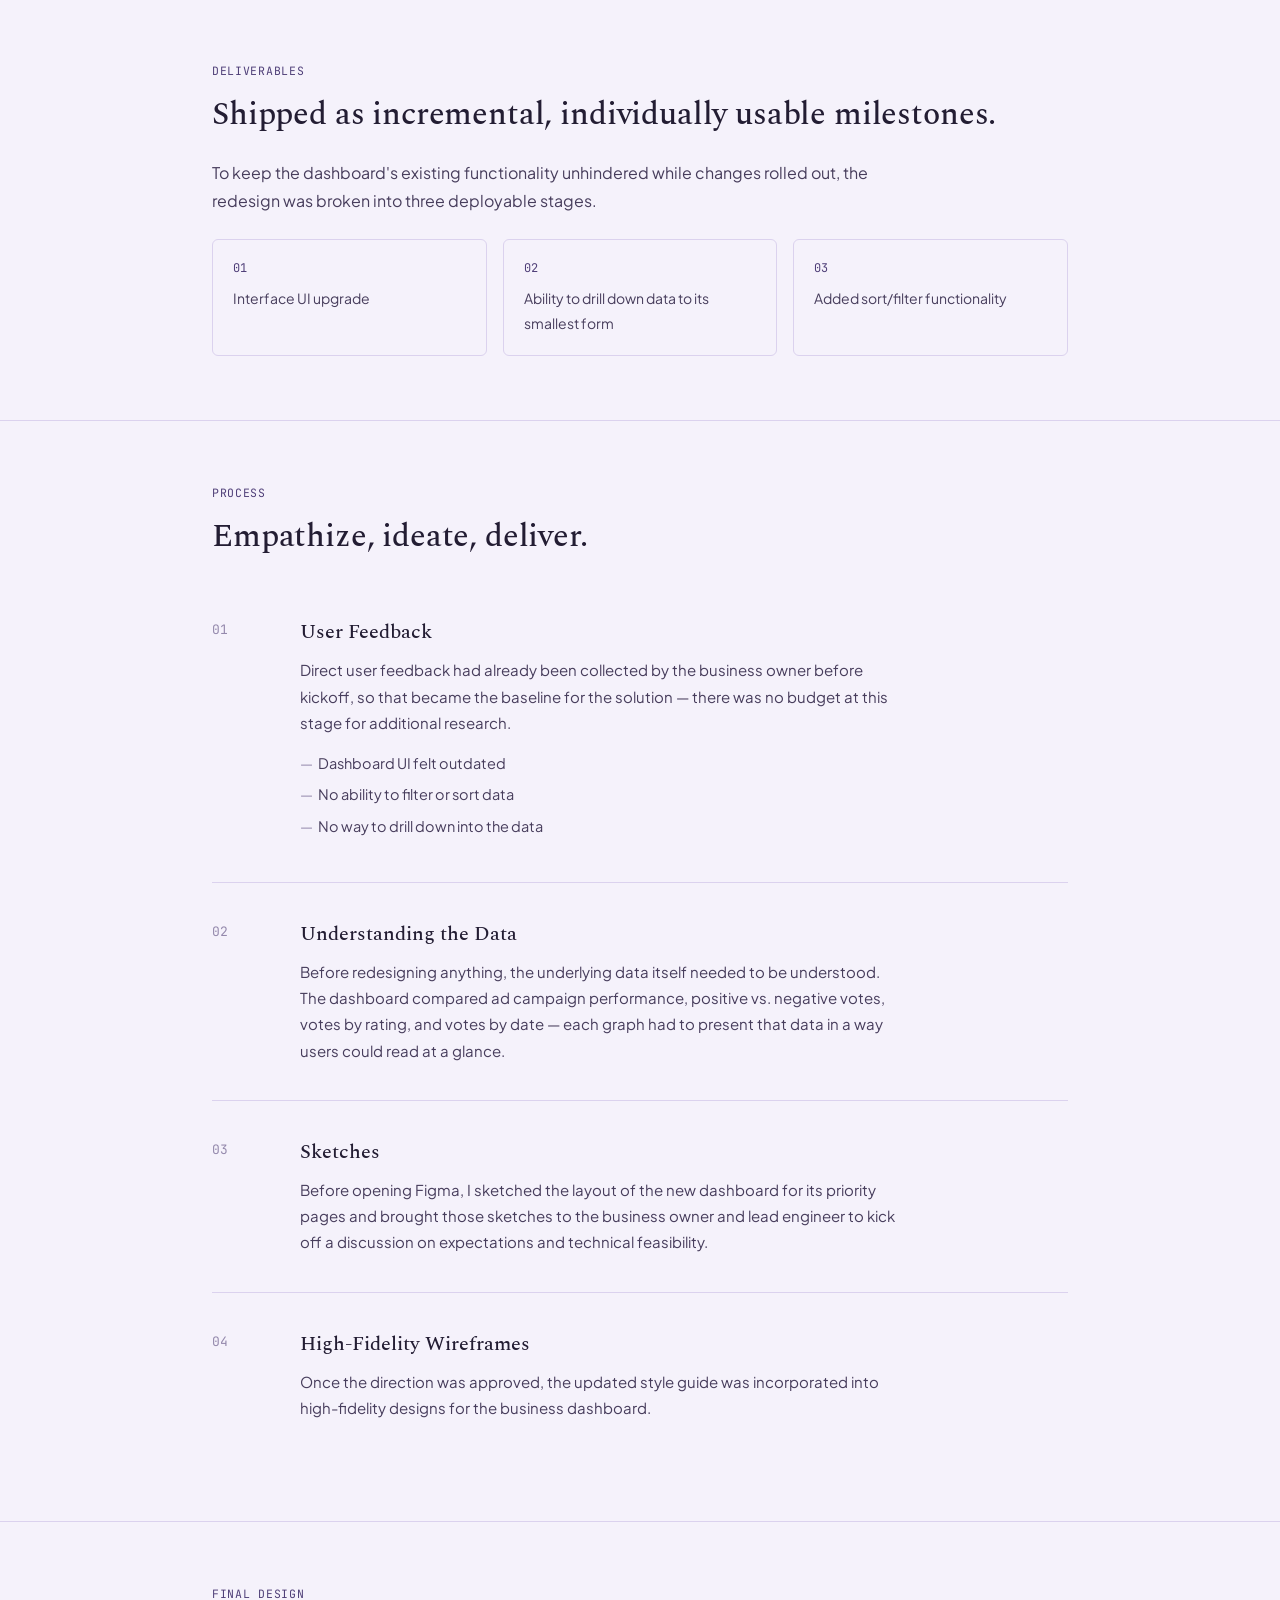
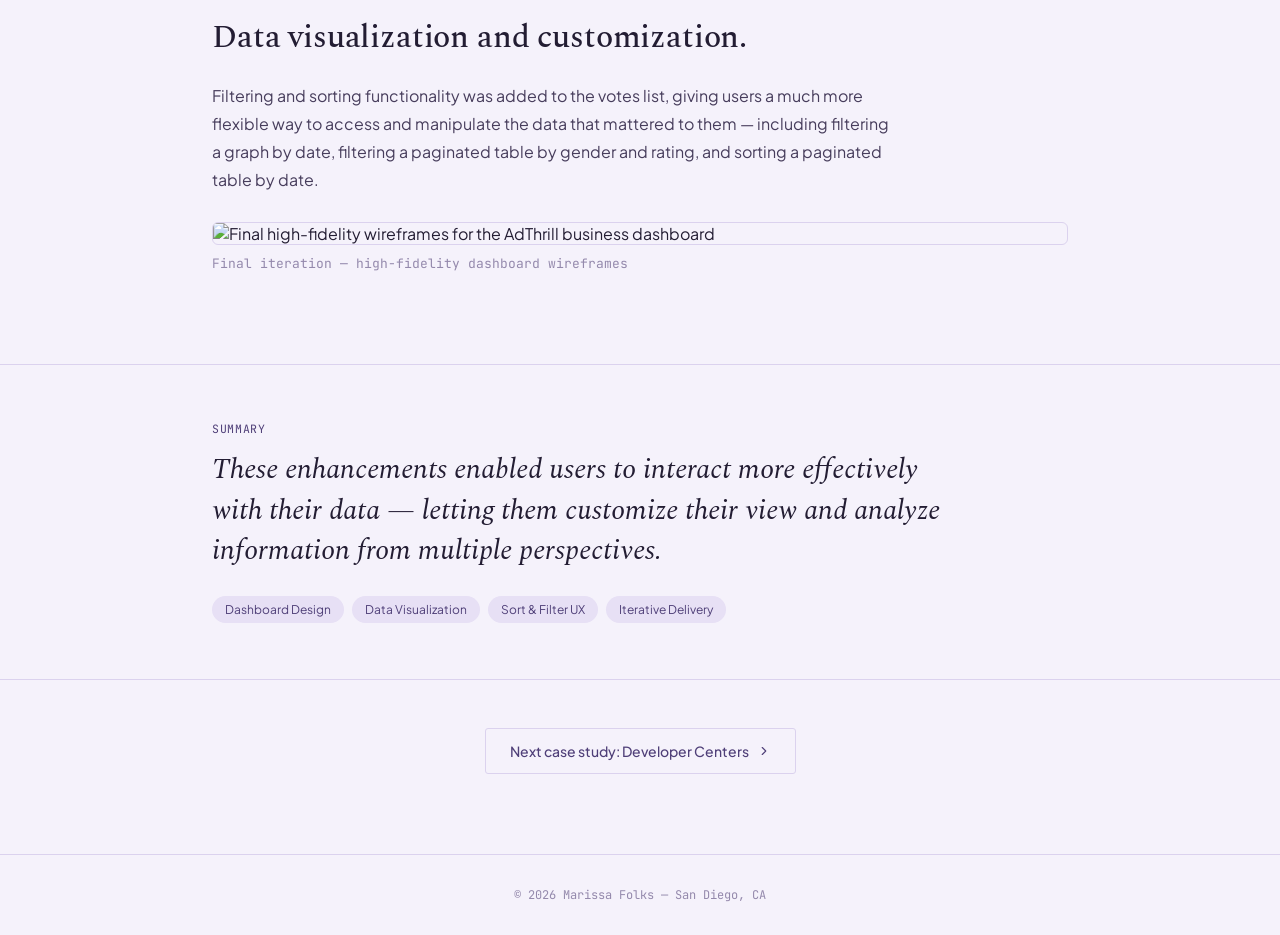
==== commit 6523fc96: "Separated case studies" ====
--- a/adthrill-business-dashboard.html
+++ b/adthrill-business-dashboard.html
@@ -182,8 +182,8 @@
 
   <section class="cs-next">
     <div class="wrap">
-      <a href="crypto-send-receive.html">
-        Next case study: Crypto Send &amp; Receive
+      <a href="developer-centers.html">
+        Next case study: Developer Centers
         <svg width="14" height="14" viewBox="0 0 24 24" fill="none"><path d="M9 6l6 6-6 6" stroke="currentColor" stroke-width="2" stroke-linecap="round" stroke-linejoin="round"/></svg>
       </a>
     </div>
--- a/styles.css
+++ b/styles.css
@@ -208,7 +208,8 @@
   object-position:center;
   display:block;
 }
-.work-card-inset img[src*="tsla-ratings"]{
+.work-card-inset img[src*="tsla-ratings"],
+.work-card-inset img[src*="btc-thumb"]{
   object-fit:cover;
 }
 .work-card-title-row{
@@ -406,7 +407,15 @@
   width:220px;
   flex-shrink:0;
 }
-.cs-hero-split-image img{
+.cs-hero-split-image--two{
+  width:auto;
+  display:grid;
+  grid-template-columns:1fr 1fr;
+  gap:16px;
+  width:320px;
+}
+.cs-hero-split-image img,
+.cs-hero-split-image--two img{
   width:100%;
   display:block;
   border:none;
@@ -415,6 +424,7 @@
 @media (max-width:760px){
   .cs-hero-split{grid-template-columns:1fr;}
   .cs-hero-split-image{width:160px;margin:0 auto;}
+  .cs-hero-split-image--two{width:280px;margin:0 auto;}
 }
 
 .cs-back{
@@ -470,6 +480,18 @@
   margin-bottom:8px;
 }
 .cs-meta-bar dd{font-size:14.5px;color:var(--ink);line-height:1.4;}
+.cs-section p a,
+.cs-summary p a{
+  color:var(--accent);
+  font-weight:500;
+  text-decoration:underline;
+  text-decoration-thickness:1px;
+  text-underline-offset:3px;
+  transition:color .15s ease;
+}
+.cs-section p a:hover,
+.cs-summary p a:hover{color:var(--accent-deep);}
+.cs-meta-bar--three{grid-template-columns:repeat(3, 1fr);row-gap:28px;}
 @media (max-width:760px){
   .cs-meta-bar{grid-template-columns:repeat(2, 1fr);row-gap:24px;}
 }
@@ -628,7 +650,54 @@
   margin-left:auto;
   margin-right:auto;
 }
-.cs-phone-row img{
+.cs-phone-row--equal{
+  align-items:stretch;
+}
+.cs-phone-row--equal img{
+  height:100%;
+  object-fit:cover;
+  object-position:top;
+}
+
+.cs-section-split{
+  display:grid;
+  grid-template-columns:1fr auto;
+  gap:48px;
+  align-items:center;
+}
+.cs-section-split-text{
+  min-width:0;
+}
+.cs-section-split-media{
+  width:220px;
+  flex-shrink:0;
+}
+.cs-section-split-media--two{
+  width:460px;
+  display:grid;
+  grid-template-columns:1fr 1fr;
+  gap:12px;
+  align-items:start;
+}
+.cs-section-split-media--two img,
+.cs-section-split-media--two video{
+  width:100%;
+  display:block;
+}
+.cs-section-split-media img,
+.cs-section-split-media video{
+  width:100%;
+  display:block;
+  border:none;
+  outline:none;
+}
+.cs-section-split-media .cs-video-raw{border:1px solid var(--line);border-radius:22px;}
+@media (max-width:760px){
+  .cs-section-split{grid-template-columns:1fr;}
+  .cs-section-split-media{width:180px;margin:0 auto;}
+}
+.cs-phone-row img,
+.cs-phone-row video{
   width:100%;
   display:block;
   border-radius:6px;
